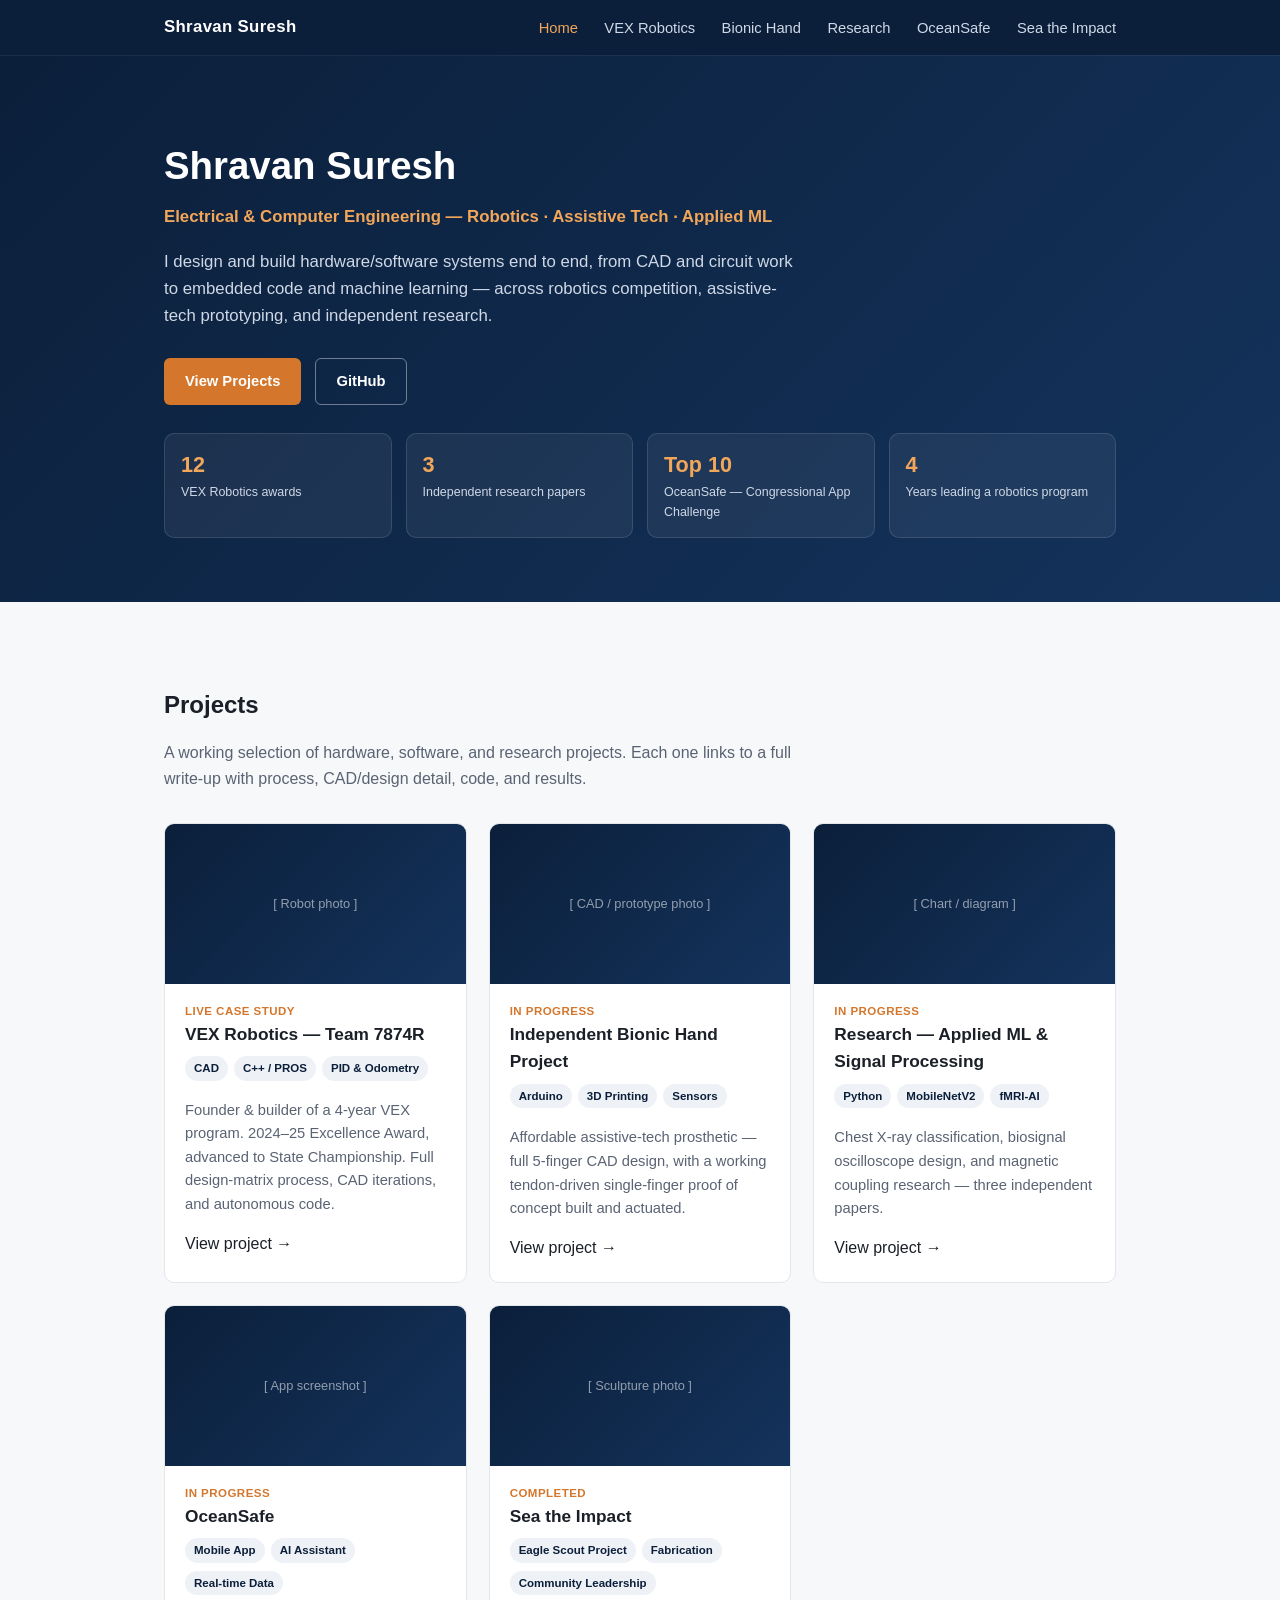
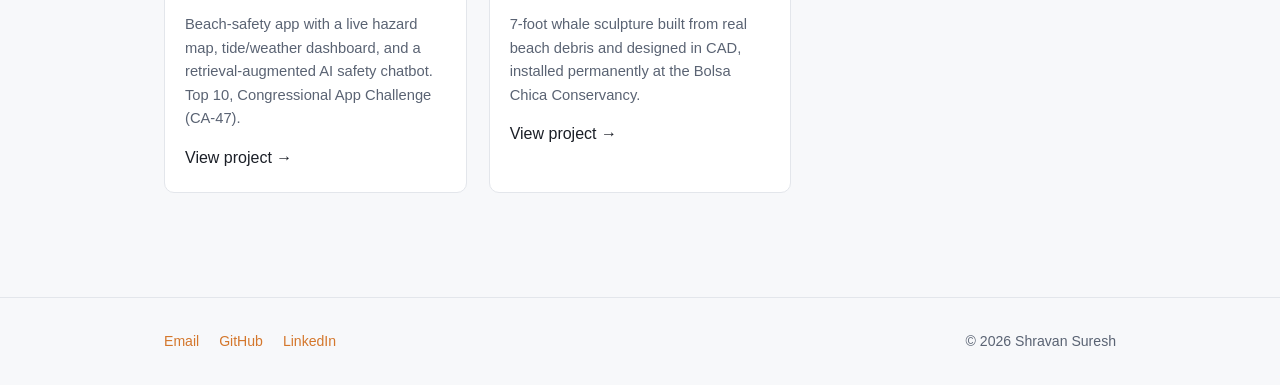
==== index.html @ 5a613298 "Update index.html" ====
<!DOCTYPE html>
<html lang="en">
<head>
<meta charset="UTF-8">
<meta name="viewport" content="width=device-width, initial-scale=1.0">
<title>Shravan Suresh — Portfolio</title>
<meta name="description" content="Engineering portfolio — robotics, assistive technology, and applied machine learning.">
<link rel="stylesheet" href="style.css">
</head>
<body>

<header class="site-nav">
  <div class="wrap">
    <a class="brand" href="index.html">Shravan Suresh</a>
    <nav>
      <a href="index.html" class="current">Home</a>
      <a href="vex-robotics.html">VEX Robotics</a>
      <a href="bionic-hand.html">Bionic Hand</a>
      <a href="research.html">Research</a>
      <a href="oceansafe.html">OceanSafe</a>
      <a href="sea-the-impact.html">Sea the Impact</a>
   
    </nav>
  </div>
</header>

<section class="hero">
  <div class="wrap">
    <h1>Shravan Suresh</h1>
    <div class="role">Electrical &amp; Computer Engineering — Robotics · Assistive Tech · Applied ML</div>
    <p class="lede">
      <!-- Swap this for a 2-3 sentence bio: who you are, what you build, what you're
           aiming at (e.g. transfer applications / internships). Keep it concrete —
           lead with what you've built, not adjectives. -->
      I design and build hardware/software systems end to end, from CAD and circuit
      work to embedded code and machine learning — across robotics competition,
      assistive-tech prototyping, and independent research.
    </p>
    <div class="cta-row">
      <a class="btn primary" href="#projects">View Projects</a>
      <!-- Swap in your real GitHub / LinkedIn once decided -->
      <a class="btn ghost" href="https://github.com/YOUR-USERNAME">GitHub</a>
    </div>

    <div class="stat-row">
      <div class="stat-box"><div class="num">12</div><div class="label">VEX Robotics awards</div></div>
      <div class="stat-box"><div class="num">3</div><div class="label">Independent research papers</div></div>
      <div class="stat-box"><div class="num">Top 10</div><div class="label">OceanSafe — Congressional App Challenge</div></div>
      <div class="stat-box"><div class="num">4</div><div class="label">Years leading a robotics program</div></div>
    </div>
  </div>
</section>

<section id="projects">
  <div class="wrap">
    <h2 class="section-heading">Projects</h2>
    <p class="section-sub">A working selection of hardware, software, and research projects. Each one links to a full write-up with process, CAD/design detail, code, and results.</p>

    <div class="project-grid">

      <a class="card" href="vex-robotics.html" style="color:inherit;">
        <div class="thumb"><!-- swap for a robot photo --> [ Robot photo ]</div>
        <div class="body">
          <div class="status">Live case study</div>
          <h3>VEX Robotics — Team 7874R</h3>
          <div class="tag-row">
            <span class="tag">CAD</span><span class="tag">C++ / PROS</span><span class="tag">PID &amp; Odometry</span>
          </div>
          <p>Founder &amp; builder of a 4-year VEX program. 2024–25 Excellence Award, advanced to State Championship. Full design-matrix process, CAD iterations, and autonomous code.</p>
          <span>View project →</span>
        </div>
      </a>

      <a class="card" href="bionic-hand.html" style="color:inherit;">
        <div class="thumb">[ CAD / prototype photo ]</div>
        <div class="body">
          <div class="status">In progress</div>
          <h3>Independent Bionic Hand Project</h3>
          <div class="tag-row">
            <span class="tag">Arduino</span><span class="tag">3D Printing</span><span class="tag">Sensors</span>
          </div>
          <p>Affordable assistive-tech prosthetic — full 5-finger CAD design, with a working tendon-driven single-finger proof of concept built and actuated.</p>
          <span>View project →</span>
        </div>
      </a>

      <a class="card" href="research.html" style="color:inherit;">
        <div class="thumb">[ Chart / diagram ]</div>
        <div class="body">
          <div class="status">In progress</div>
          <h3>Research — Applied ML &amp; Signal Processing</h3>
          <div class="tag-row">
            <span class="tag">Python</span><span class="tag">MobileNetV2</span><span class="tag">fMRI-AI</span>
          </div>
          <p>Chest X-ray classification, biosignal oscilloscope design, and magnetic coupling research — three independent papers.</p>
          <span>View project →</span>
        </div>
      </a>

      <a class="card" href="oceansafe.html" style="color:inherit;">
        <div class="thumb">[ App screenshot ]</div>
        <div class="body">
          <div class="status">In progress</div>
          <h3>OceanSafe</h3>
          <div class="tag-row">
            <span class="tag">Mobile App</span><span class="tag">AI Assistant</span><span class="tag">Real-time Data</span>
          </div>
          <p>Beach-safety app with a live hazard map, tide/weather dashboard, and a retrieval-augmented AI safety chatbot. Top 10, Congressional App Challenge (CA-47).</p>
          <span>View project →</span>
        </div>
      </a>

      <a class="card" href="sea-the-impact.html" style="color:inherit;">
        <div class="thumb">[ Sculpture photo ]</div>
        <div class="body">
          <div class="status">Completed</div>
          <h3>Sea the Impact</h3>
          <div class="tag-row">
            <span class="tag">Eagle Scout Project</span><span class="tag">Fabrication</span><span class="tag">Community Leadership</span>
          </div>
          <p>7-foot whale sculpture built from real beach debris and designed in CAD, installed permanently at the Bolsa Chica Conservancy.</p>
          <span>View project →</span>
        </div>
      </a>

    </div>
  </div>
</section>

<footer>
  <div class="wrap">
    <div>
      <!-- Fill in your real contact details -->
      <a href="mailto:you@example.com">Email</a>
      <a href="https://github.com/YOUR-USERNAME">GitHub</a>
      <a href="https://linkedin.com/in/YOUR-PROFILE">LinkedIn</a>
    </div>
    <div>&copy; 2026 Shravan Suresh</div>
  </div>
</footer>

</body>
</html>
---- style.css ----
/* ============================================================
   Shravan Suresh — Portfolio Stylesheet
   Shared across all pages. Edit colors in :root to re-theme.
   ============================================================ */

:root {
  --navy: #0b1f3a;
  --navy-light: #14335c;
  --accent: #d4772c;
  --accent-light: #f2a65a;
  --bg: #f7f8fa;
  --card-bg: #ffffff;
  --text: #1b1f27;
  --text-muted: #5a6373;
  --border: #e3e6eb;
  --code-bg: #101826;
  --code-text: #d7e0ee;
  --radius: 10px;
  --max-width: 1000px;
}

* { box-sizing: border-box; }

html { scroll-behavior: smooth; }

body {
  margin: 0;
  font-family: -apple-system, BlinkMacSystemFont, "Segoe UI", Roboto, Helvetica, Arial, sans-serif;
  background: var(--bg);
  color: var(--text);
  line-height: 1.6;
}

a { color: var(--accent); text-decoration: none; }
a:hover { text-decoration: underline; }

img { max-width: 100%; display: block; }

/* ---------- Layout ---------- */

.wrap {
  max-width: var(--max-width);
  margin: 0 auto;
  padding: 0 24px;
}

section { padding: 64px 0; }
section.tight { padding: 40px 0; }

/* ---------- Nav ---------- */

header.site-nav {
  background: var(--navy);
  position: sticky;
  top: 0;
  z-index: 50;
  box-shadow: 0 1px 0 rgba(255,255,255,0.06);
}

header.site-nav .wrap {
  display: flex;
  align-items: center;
  justify-content: space-between;
  padding-top: 14px;
  padding-bottom: 14px;
}

header.site-nav .brand {
  color: #fff;
  font-weight: 700;
  font-size: 1.05rem;
  letter-spacing: 0.02em;
}
header.site-nav .brand:hover { text-decoration: none; opacity: 0.9; }

header.site-nav nav a {
  color: #cfd8e6;
  margin-left: 22px;
  font-size: 0.92rem;
  font-weight: 500;
}
header.site-nav nav a:hover { color: #fff; text-decoration: none; }
header.site-nav nav a.current { color: var(--accent-light); }

@media (max-width: 640px) {
  header.site-nav .wrap { flex-direction: column; gap: 10px; align-items: flex-start; }
  header.site-nav nav a { margin-left: 0; margin-right: 16px; }
}

/* ---------- Hero ---------- */

.hero {
  background: linear-gradient(135deg, var(--navy) 0%, var(--navy-light) 100%);
  color: #fff;
  padding: 80px 0 64px;
}
.hero h1 { font-size: 2.4rem; margin: 0 0 8px; }
.hero .role { color: var(--accent-light); font-weight: 600; font-size: 1.05rem; margin-bottom: 18px; }
.hero p.lede { max-width: 640px; color: #cfd8e6; font-size: 1.05rem; }
.hero .cta-row { margin-top: 28px; display: flex; gap: 14px; flex-wrap: wrap; }

.btn {
  display: inline-block;
  padding: 11px 20px;
  border-radius: 6px;
  font-weight: 600;
  font-size: 0.92rem;
  border: 1px solid transparent;
}
.btn.primary { background: var(--accent); color: #fff; }
.btn.primary:hover { background: var(--accent-light); text-decoration: none; }
.btn.ghost { border-color: rgba(255,255,255,0.4); color: #fff; }
.btn.ghost:hover { border-color: #fff; text-decoration: none; }

/* ---------- Project grid (index page) ---------- */

.section-heading {
  font-size: 1.5rem;
  margin-bottom: 6px;
}
.section-sub {
  color: var(--text-muted);
  margin-bottom: 32px;
  max-width: 640px;
}

.project-grid {
  display: grid;
  grid-template-columns: repeat(auto-fit, minmax(260px, 1fr));
  gap: 22px;
}

.card {
  background: var(--card-bg);
  border: 1px solid var(--border);
  border-radius: var(--radius);
  overflow: hidden;
  transition: box-shadow 0.15s ease, transform 0.15s ease;
}
.card:hover { box-shadow: 0 10px 24px rgba(11,31,58,0.08); transform: translateY(-2px); }

.card .thumb {
  height: 160px;
  background: linear-gradient(135deg, var(--navy) 0%, var(--navy-light) 100%);
  display: flex;
  align-items: center;
  justify-content: center;
  color: rgba(255,255,255,0.55);
  font-size: 0.8rem;
  text-align: center;
  padding: 12px;
}

.card .body { padding: 18px 20px 22px; }
.card h3 { margin: 0 0 6px; font-size: 1.08rem; }
.card p { color: var(--text-muted); font-size: 0.92rem; margin: 0 0 14px; }
.card .tag-row { margin-bottom: 12px; }
.tag {
  display: inline-block;
  font-size: 0.72rem;
  background: #eef1f6;
  color: var(--navy);
  padding: 3px 9px;
  border-radius: 100px;
  margin-right: 6px;
  margin-bottom: 6px;
  font-weight: 600;
}
.card .status {
  font-size: 0.72rem;
  font-weight: 700;
  text-transform: uppercase;
  letter-spacing: 0.04em;
  color: var(--accent);
}

/* ---------- Project detail pages ---------- */

.project-hero {
  background: var(--navy);
  color: #fff;
  padding: 56px 0 40px;
}
.project-hero .eyebrow { color: var(--accent-light); font-weight: 700; font-size: 0.82rem; text-transform: uppercase; letter-spacing: 0.06em; margin-bottom: 10px; }
.project-hero h1 { margin: 0 0 10px; font-size: 2rem; }
.project-hero .meta { color: #b7c2d6; font-size: 0.95rem; }
.project-hero .meta span { margin-right: 18px; }

.stat-row {
  display: grid;
  grid-template-columns: repeat(auto-fit, minmax(150px, 1fr));
  gap: 14px;
  margin-top: 28px;
}
.stat-box {
  background: rgba(255,255,255,0.06);
  border: 1px solid rgba(255,255,255,0.12);
  border-radius: var(--radius);
  padding: 14px 16px;
}
.stat-box .num { font-size: 1.35rem; font-weight: 700; color: var(--accent-light); }
.stat-box .label { font-size: 0.78rem; color: #cfd8e6; }

article h2 {
  font-size: 1.35rem;
  margin: 0 0 6px;
  padding-top: 8px;
}
article h3 {
  font-size: 1.08rem;
  margin: 24px 0 8px;
}
article p { color: var(--text); }
article .section-block { margin-bottom: 44px; }

/* Image / video placeholders — swap these divs for real <img>/<iframe> tags */
.media-placeholder {
  border: 2px dashed #c7ceda;
  border-radius: var(--radius);
  background: #eef1f6;
  color: var(--text-muted);
  padding: 34px 20px;
  text-align: center;
  font-size: 0.86rem;
  margin: 16px 0;
}
.media-placeholder .label {
  font-weight: 700;
  color: var(--navy);
  display: block;
  margin-bottom: 4px;
}
.media-grid {
  display: grid;
  grid-template-columns: repeat(auto-fit, minmax(220px, 1fr));
  gap: 14px;
}
.media-grid img { border: 1px solid var(--border); border-radius: var(--radius); }

/* Italicized transition line bridging into a section — explains what's coming and why */
.transition {
  font-size: 0.94rem;
  color: var(--text-muted);
  font-style: italic;
  border-left: 3px solid var(--accent-light);
  padding-left: 14px;
  margin: 0 0 20px;
}

/* Constrained "document page" screenshots — keeps tall portrait notebook scans from
   dominating the page / forcing long scrolls, while staying legible via lightbox-free zoom */
.doc-shot {
  max-width: 420px;
  margin: 8px auto 20px;
  display: block;
  border: 1px solid var(--border);
  border-radius: var(--radius);
  box-shadow: 0 4px 14px rgba(11,31,58,0.08);
}
.doc-shot.wide { max-width: 600px; }

/* Two-up photo placeholders (team headshots, award photos) */
.duo-grid {
  display: grid;
  grid-template-columns: repeat(2, minmax(150px, 240px));
  gap: 20px;
  justify-content: center;
  margin: 18px 0 6px;
}
.duo-grid .media-placeholder {
  aspect-ratio: 4 / 5;
  display: flex;
  align-items: center;
  justify-content: center;
  margin: 0;
}
.photo-caption {
  text-align: center;
  font-size: 0.85rem;
  color: var(--text-muted);
  font-weight: 600;
  margin: 8px 0 0;
}

/* Award badge grid — compact stat cards instead of a long bullet list */
.badge-grid {
  display: grid;
  grid-template-columns: repeat(3, 1fr);
  gap: 12px;
  margin: 14px 0 26px;
}
@media (max-width: 600px) {
  .badge-grid { grid-template-columns: repeat(2, 1fr); }
}
.badge {
  background: #eef1f6;
  border-radius: 8px;
  padding: 16px 10px;
  text-align: center;
  font-size: 0.82rem;
  font-weight: 600;
  color: var(--navy);
  line-height: 1.3;
}
.badge .badge-num {
  display: block;
  font-size: 1.5rem;
  font-weight: 800;
  color: var(--accent);
  margin-bottom: 2px;
}

/* Robot history — compact 2x2 photo groups, one per season, so 4 seasons fit without
   turning into an endless scroll */
.season-grid {
  display: grid;
  grid-template-columns: repeat(auto-fit, minmax(190px, 1fr));
  gap: 24px;
}
.season-photos {
  display: grid;
  grid-template-columns: repeat(2, 1fr);
  gap: 6px;
}
.season-photos .media-placeholder {
  aspect-ratio: 1 / 1;
  padding: 8px 6px;
  font-size: 0.68rem;
  display: flex;
  align-items: center;
  justify-content: center;
  margin: 0;
}
.season-caption {
  text-align: center;
  font-weight: 700;
  color: var(--navy);
  margin-top: 10px;
  font-size: 0.88rem;
}

/* GitHub repo link pill — used on Research page project headers */
.repo-link {
  display: inline-flex;
  align-items: center;
  gap: 6px;
  font-size: 0.85rem;
  font-weight: 600;
  color: var(--navy);
  background: #eef1f6;
  padding: 8px 14px;
  border-radius: 100px;
  margin: 4px 0 20px;
}
.repo-link:hover { background: #e3e6eb; text-decoration: none; }

.status-line {
  font-size: 0.82rem;
  font-weight: 700;
  text-transform: uppercase;
  letter-spacing: 0.04em;
  color: var(--accent);
  margin: -4px 0 14px;
}

/* Code blocks */
pre.code {
  background: var(--code-bg);
  color: var(--code-text);
  padding: 18px 20px;
  border-radius: var(--radius);
  overflow-x: auto;
  font-size: 0.85rem;
  line-height: 1.5;
}
pre.code code { font-family: "SFMono-Regular", Consolas, "Liberation Mono", Menlo, monospace; }
.code-caption {
  font-size: 0.8rem;
  color: var(--text-muted);
  margin-top: -8px;
  margin-bottom: 18px;
}

/* Tables */
table.test-table {
  width: 100%;
  border-collapse: collapse;
  margin: 12px 0 20px;
  font-size: 0.9rem;
}
table.test-table th, table.test-table td {
  border: 1px solid var(--border);
  padding: 8px 12px;
  text-align: left;
}
table.test-table th { background: #eef1f6; }

ul.clean { padding-left: 20px; }
ul.clean li { margin-bottom: 6px; }

.callout {
  border-left: 4px solid var(--accent);
  background: #fff6ec;
  padding: 14px 18px;
  border-radius: 0 var(--radius) var(--radius) 0;
  font-size: 0.92rem;
  margin: 18px 0;
}

/* ---------- Footer ---------- */

footer {
  border-top: 1px solid var(--border);
  padding: 32px 0;
  color: var(--text-muted);
  font-size: 0.88rem;
  margin-top: 40px;
}
footer .wrap { display: flex; justify-content: space-between; flex-wrap: wrap; gap: 10px; }
footer a { margin-right: 16px; }
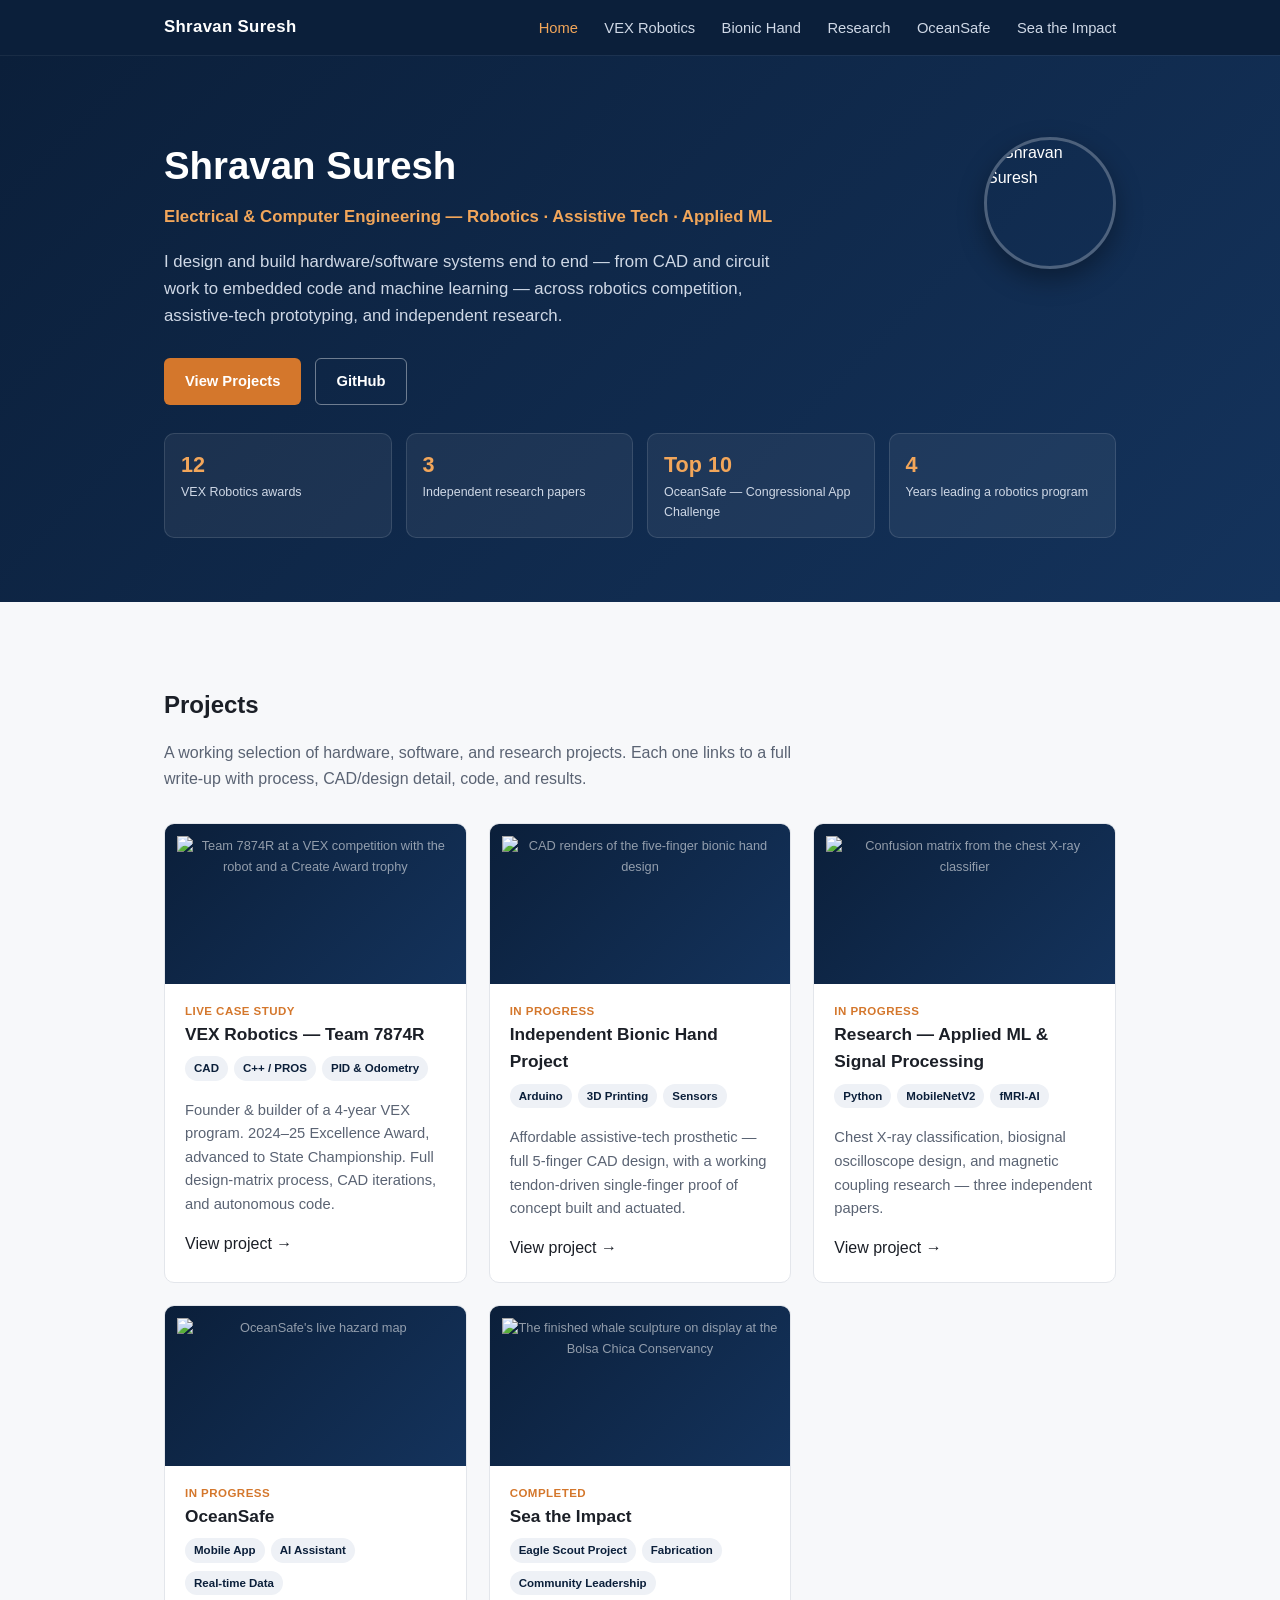
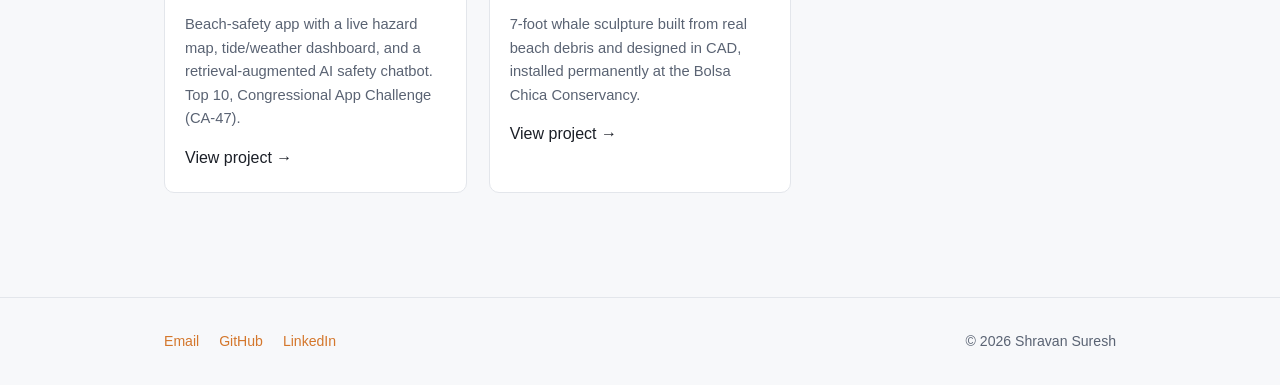
==== commit 7c400f8f: "Rename index (3).html to index.html" ====
--- a/index.html
+++ b/index.html
@@ -19,20 +19,20 @@
       <a href="research.html">Research</a>
       <a href="oceansafe.html">OceanSafe</a>
       <a href="sea-the-impact.html">Sea the Impact</a>
-   
     </nav>
   </div>
 </header>
 
 <section class="hero">
   <div class="wrap">
+    <img class="headshot" src="assets/shravan-headshot.jpg" alt="Shravan Suresh">
     <h1>Shravan Suresh</h1>
     <div class="role">Electrical &amp; Computer Engineering — Robotics · Assistive Tech · Applied ML</div>
     <p class="lede">
       <!-- Swap this for a 2-3 sentence bio: who you are, what you build, what you're
            aiming at (e.g. transfer applications / internships). Keep it concrete —
            lead with what you've built, not adjectives. -->
-      I design and build hardware/software systems end to end, from CAD and circuit
+      I design and build hardware/software systems end to end — from CAD and circuit
       work to embedded code and machine learning — across robotics competition,
       assistive-tech prototyping, and independent research.
     </p>
@@ -59,7 +59,7 @@
     <div class="project-grid">
 
       <a class="card" href="vex-robotics.html" style="color:inherit;">
-        <div class="thumb"><!-- swap for a robot photo --> [ Robot photo ]</div>
+        <div class="thumb"><img src="assets/vex/cover.jpg" alt="Team 7874R at a VEX competition with the robot and a Create Award trophy"></div>
         <div class="body">
           <div class="status">Live case study</div>
           <h3>VEX Robotics — Team 7874R</h3>
@@ -72,7 +72,7 @@
       </a>
 
       <a class="card" href="bionic-hand.html" style="color:inherit;">
-        <div class="thumb">[ CAD / prototype photo ]</div>
+        <div class="thumb"><img src="assets/bionic-hand/cover.jpg" alt="CAD renders of the five-finger bionic hand design"></div>
         <div class="body">
           <div class="status">In progress</div>
           <h3>Independent Bionic Hand Project</h3>
@@ -85,7 +85,7 @@
       </a>
 
       <a class="card" href="research.html" style="color:inherit;">
-        <div class="thumb">[ Chart / diagram ]</div>
+        <div class="thumb"><img src="assets/research/cover.jpg" alt="Confusion matrix from the chest X-ray classifier"></div>
         <div class="body">
           <div class="status">In progress</div>
           <h3>Research — Applied ML &amp; Signal Processing</h3>
@@ -98,7 +98,7 @@
       </a>
 
       <a class="card" href="oceansafe.html" style="color:inherit;">
-        <div class="thumb">[ App screenshot ]</div>
+        <div class="thumb"><img src="assets/oceansafe/cover.jpg" alt="OceanSafe's live hazard map"></div>
         <div class="body">
           <div class="status">In progress</div>
           <h3>OceanSafe</h3>
@@ -111,7 +111,7 @@
       </a>
 
       <a class="card" href="sea-the-impact.html" style="color:inherit;">
-        <div class="thumb">[ Sculpture photo ]</div>
+        <div class="thumb"><img src="assets/sea-the-impact/cover.jpg" alt="The finished whale sculpture on display at the Bolsa Chica Conservancy"></div>
         <div class="body">
           <div class="status">Completed</div>
           <h3>Sea the Impact</h3>
--- a/style.css
+++ b/style.css
@@ -99,6 +99,22 @@
 .hero p.lede { max-width: 640px; color: #cfd8e6; font-size: 1.05rem; }
 .hero .cta-row { margin-top: 28px; display: flex; gap: 14px; flex-wrap: wrap; }
 
+.hero .wrap { position: relative; }
+.hero .headshot {
+  position: absolute;
+  top: 2px;
+  right: 24px;
+  width: 132px;
+  height: 132px;
+  border-radius: 50%;
+  object-fit: cover;
+  border: 3px solid rgba(255,255,255,0.25);
+  box-shadow: 0 10px 26px rgba(0,0,0,0.35);
+}
+@media (max-width: 820px) {
+  .hero .headshot { display: none; }
+}
+
 .btn {
   display: inline-block;
   padding: 11px 20px;
@@ -149,6 +165,13 @@
   font-size: 0.8rem;
   text-align: center;
   padding: 12px;
+  overflow: hidden;
+}
+.card .thumb img {
+  width: 100%;
+  height: 100%;
+  object-fit: cover;
+  display: block;
 }
 
 .card .body { padding: 18px 20px 22px; }
@@ -235,7 +258,7 @@
   grid-template-columns: repeat(auto-fit, minmax(220px, 1fr));
   gap: 14px;
 }
-.media-grid img { border: 1px solid var(--border); border-radius: var(--radius); }
+.media-grid img { border: 1px solid var(--border); border-radius: var(--radius); max-height: 460px; margin: 0 auto; }
 
 /* Italicized transition line bridging into a section — explains what's coming and why */
 .transition {
@@ -258,6 +281,8 @@
   box-shadow: 0 4px 14px rgba(11,31,58,0.08);
 }
 .doc-shot.wide { max-width: 600px; }
+/* Narrower cap for tall portrait phone photos, so they don't dominate the page vertically */
+.doc-shot.portrait { max-width: 300px; }
 
 /* Two-up photo placeholders (team headshots, award photos) */
 .duo-grid {
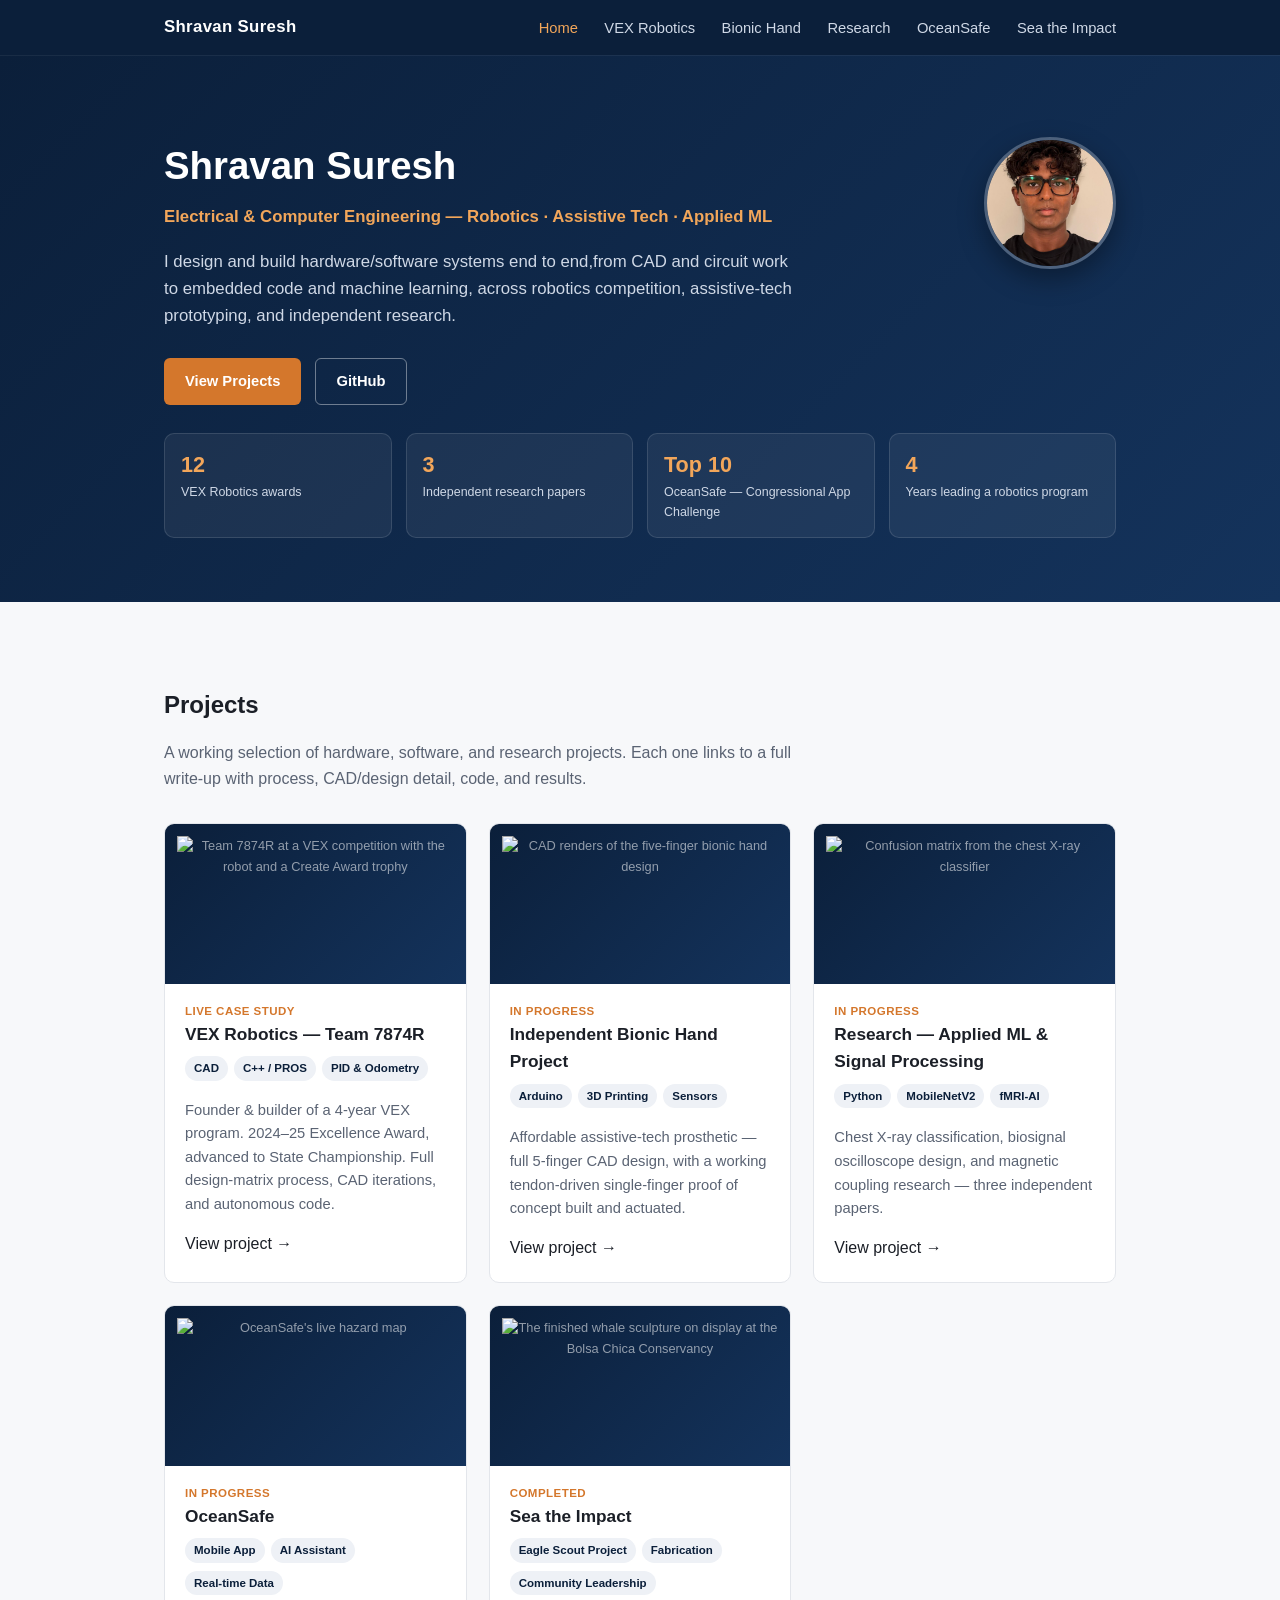
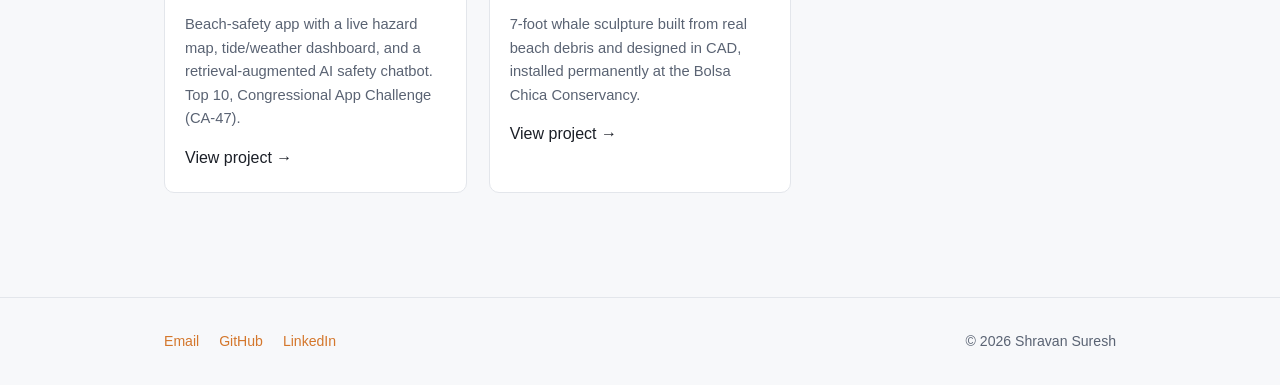
==== commit 35627425: "Update index.html" ====
--- a/index.html
+++ b/index.html
@@ -32,8 +32,8 @@
       <!-- Swap this for a 2-3 sentence bio: who you are, what you build, what you're
            aiming at (e.g. transfer applications / internships). Keep it concrete —
            lead with what you've built, not adjectives. -->
-      I design and build hardware/software systems end to end — from CAD and circuit
-      work to embedded code and machine learning — across robotics competition,
+      I design and build hardware/software systems end to end,from CAD and circuit
+      work to embedded code and machine learning, across robotics competition,
       assistive-tech prototyping, and independent research.
     </p>
     <div class="cta-row">
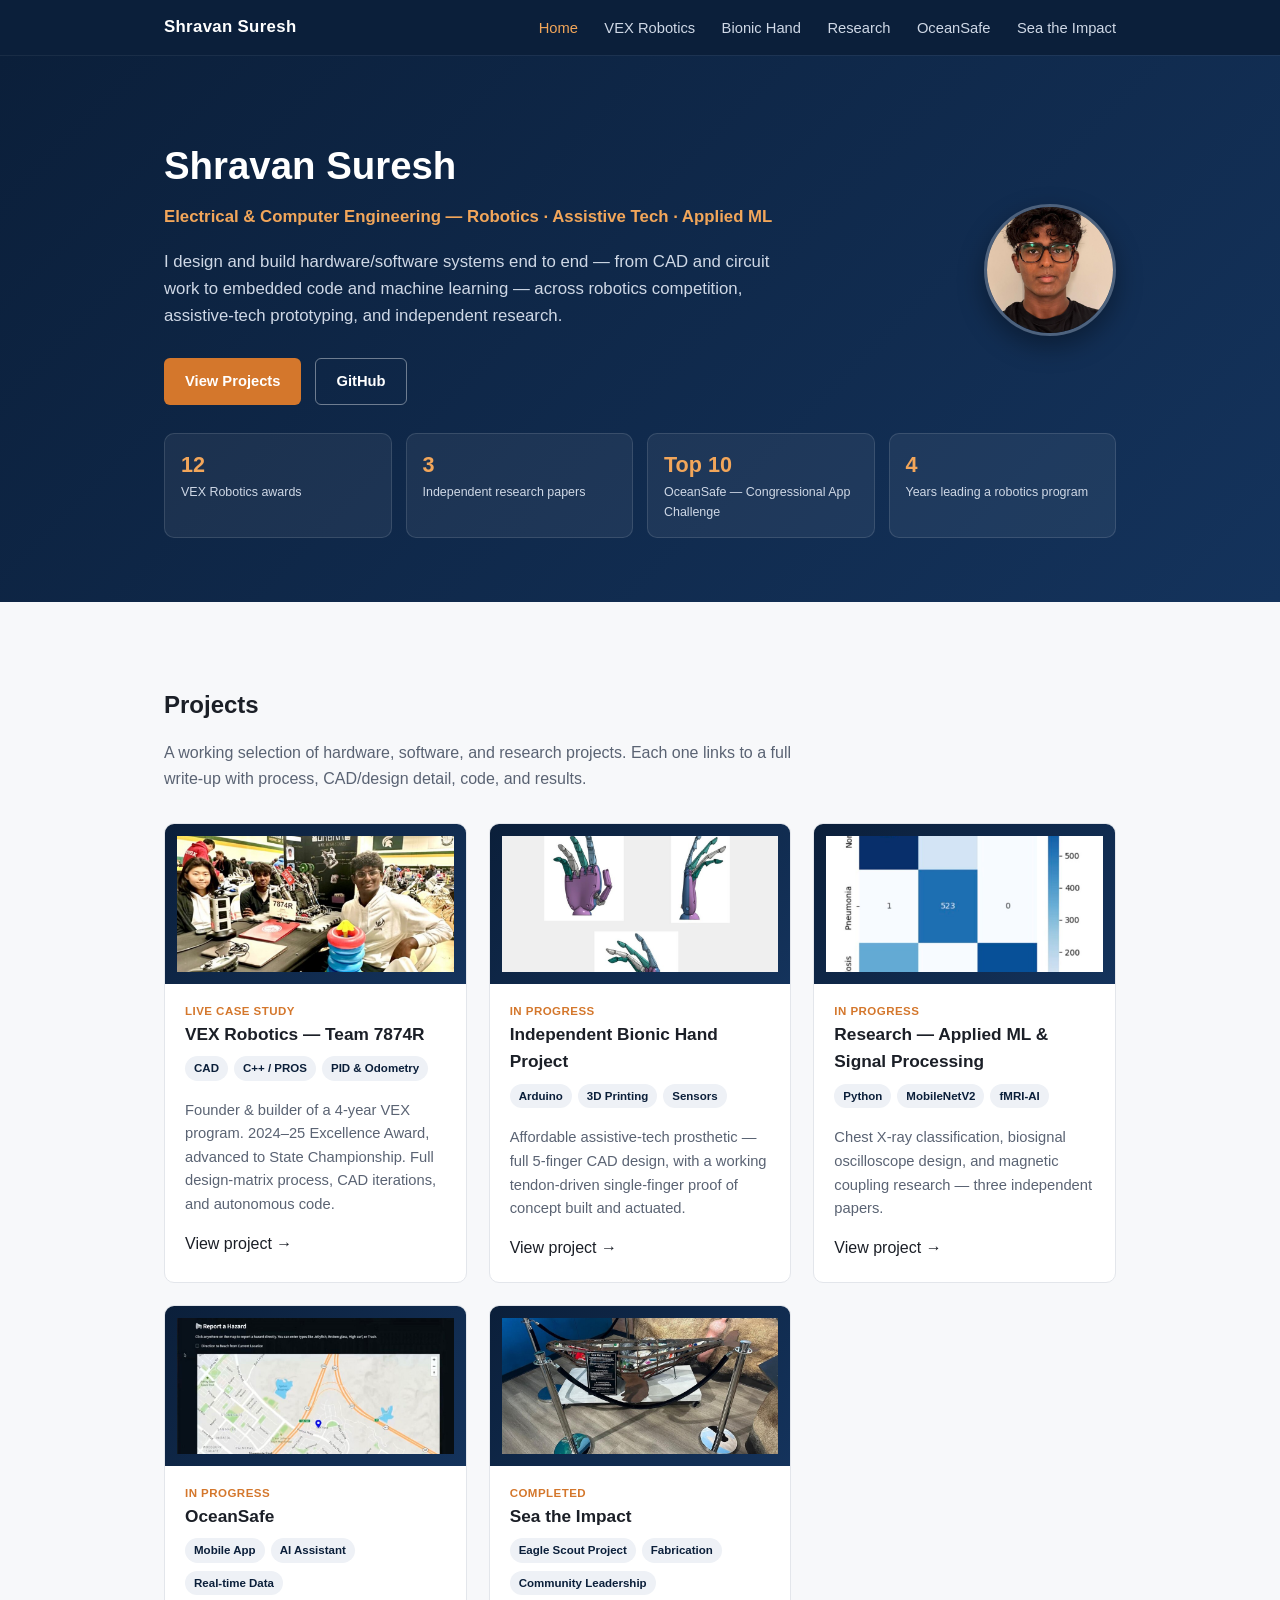
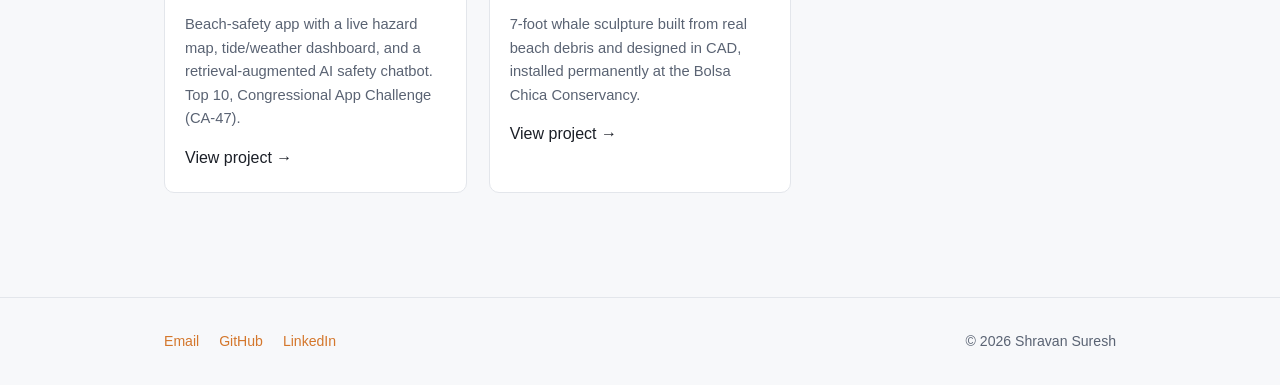
==== commit b49640d5: "Rename index (4).html to index.html" ====
--- a/index.html
+++ b/index.html
@@ -25,21 +25,25 @@
 
 <section class="hero">
   <div class="wrap">
-    <img class="headshot" src="assets/shravan-headshot.jpg" alt="Shravan Suresh">
-    <h1>Shravan Suresh</h1>
-    <div class="role">Electrical &amp; Computer Engineering — Robotics · Assistive Tech · Applied ML</div>
-    <p class="lede">
-      <!-- Swap this for a 2-3 sentence bio: who you are, what you build, what you're
-           aiming at (e.g. transfer applications / internships). Keep it concrete —
-           lead with what you've built, not adjectives. -->
-      I design and build hardware/software systems end to end,from CAD and circuit
-      work to embedded code and machine learning, across robotics competition,
-      assistive-tech prototyping, and independent research.
-    </p>
-    <div class="cta-row">
-      <a class="btn primary" href="#projects">View Projects</a>
-      <!-- Swap in your real GitHub / LinkedIn once decided -->
-      <a class="btn ghost" href="https://github.com/YOUR-USERNAME">GitHub</a>
+    <div class="hero-top">
+      <div class="hero-intro">
+        <h1>Shravan Suresh</h1>
+        <div class="role">Electrical &amp; Computer Engineering — Robotics · Assistive Tech · Applied ML</div>
+        <p class="lede">
+          <!-- Swap this for a 2-3 sentence bio: who you are, what you build, what you're
+               aiming at (e.g. transfer applications / internships). Keep it concrete —
+               lead with what you've built, not adjectives. -->
+          I design and build hardware/software systems end to end — from CAD and circuit
+          work to embedded code and machine learning — across robotics competition,
+          assistive-tech prototyping, and independent research.
+        </p>
+        <div class="cta-row">
+          <a class="btn primary" href="#projects">View Projects</a>
+          <!-- Swap in your real GitHub / LinkedIn once decided -->
+          <a class="btn ghost" href="https://github.com/YOUR-USERNAME">GitHub</a>
+        </div>
+      </div>
+      <img class="headshot" src="assets/shravan-headshot.jpg" alt="Shravan Suresh">
     </div>
 
     <div class="stat-row">
--- a/style.css
+++ b/style.css
@@ -99,20 +99,25 @@
 .hero p.lede { max-width: 640px; color: #cfd8e6; font-size: 1.05rem; }
 .hero .cta-row { margin-top: 28px; display: flex; gap: 14px; flex-wrap: wrap; }
 
-.hero .wrap { position: relative; }
+.hero .hero-top {
+  display: flex;
+  align-items: center;
+  justify-content: space-between;
+  gap: 36px;
+}
+.hero .hero-intro { flex: 1; min-width: 0; }
 .hero .headshot {
-  position: absolute;
-  top: 2px;
-  right: 24px;
   width: 132px;
   height: 132px;
   border-radius: 50%;
   object-fit: cover;
   border: 3px solid rgba(255,255,255,0.25);
   box-shadow: 0 10px 26px rgba(0,0,0,0.35);
+  flex-shrink: 0;
 }
 @media (max-width: 820px) {
-  .hero .headshot { display: none; }
+  .hero .hero-top { justify-content: flex-start; }
+  .hero .headshot { width: 96px; height: 96px; }
 }
 
 .btn {
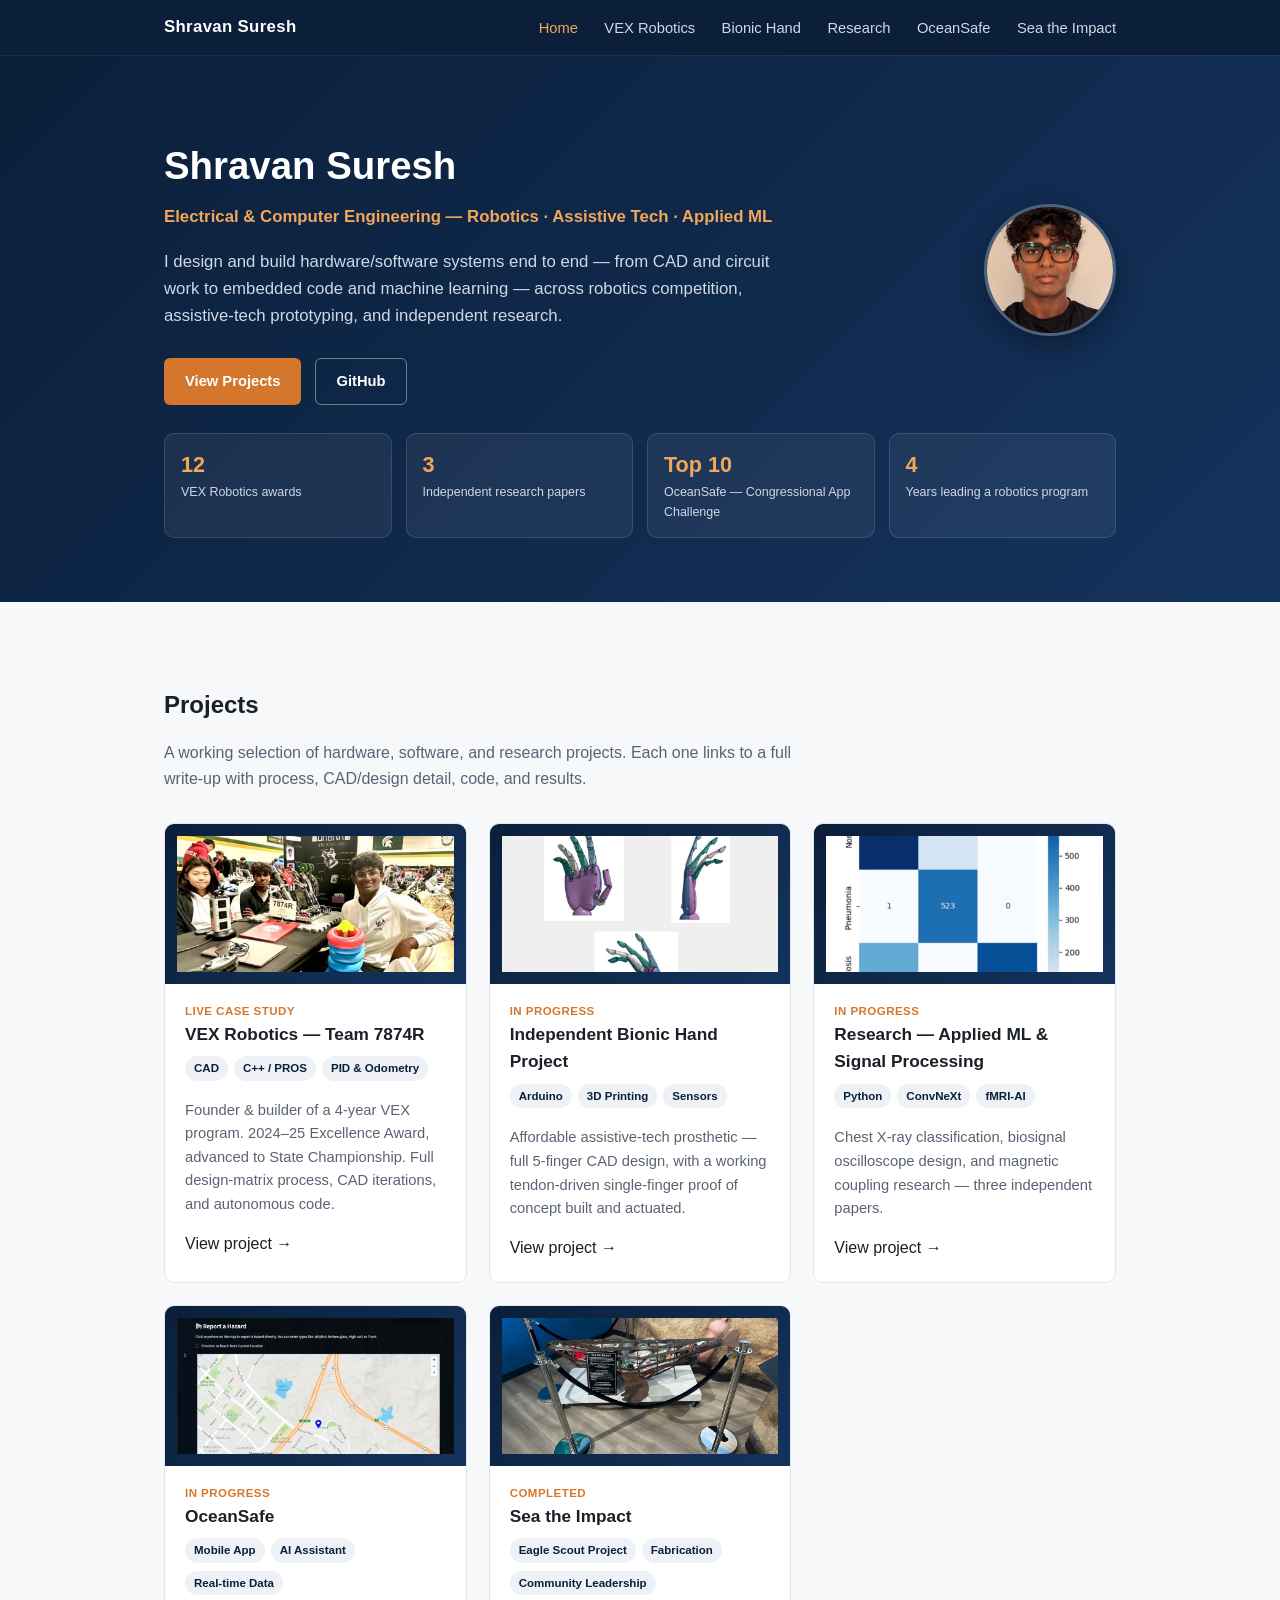
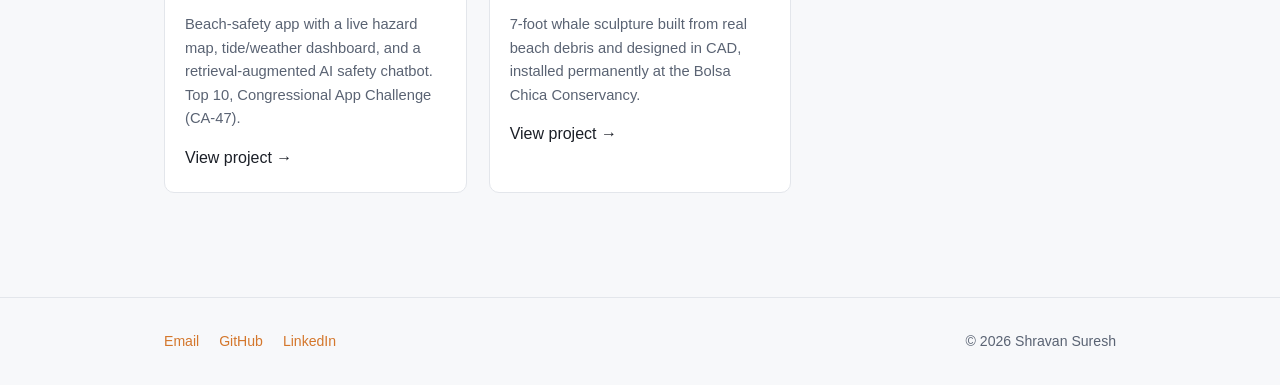
==== commit b3eb5867: "Update index.html" ====
--- a/index.html
+++ b/index.html
@@ -40,7 +40,7 @@
         <div class="cta-row">
           <a class="btn primary" href="#projects">View Projects</a>
           <!-- Swap in your real GitHub / LinkedIn once decided -->
-          <a class="btn ghost" href="https://github.com/YOUR-USERNAME">GitHub</a>
+<a class="btn ghost" href="https://github.com/SSR2308">GitHub</a>
         </div>
       </div>
       <img class="headshot" src="assets/shravan-headshot.jpg" alt="Shravan Suresh">
@@ -94,7 +94,7 @@
           <div class="status">In progress</div>
           <h3>Research — Applied ML &amp; Signal Processing</h3>
           <div class="tag-row">
-            <span class="tag">Python</span><span class="tag">MobileNetV2</span><span class="tag">fMRI-AI</span>
+            <span class="tag">Python</span><span class="tag">ConvNeXt</span><span class="tag">fMRI-AI</span>
           </div>
           <p>Chest X-ray classification, biosignal oscilloscope design, and magnetic coupling research — three independent papers.</p>
           <span>View project →</span>
@@ -135,9 +135,9 @@
   <div class="wrap">
     <div>
       <!-- Fill in your real contact details -->
-      <a href="mailto:you@example.com">Email</a>
-      <a href="https://github.com/YOUR-USERNAME">GitHub</a>
-      <a href="https://linkedin.com/in/YOUR-PROFILE">LinkedIn</a>
+      <a href="mailto:Shravanr2308@gmail.com">Email</a>
+<a href="https://github.com/SSR2308">GitHub</a>
+<a href="https://www.linkedin.com/in/shravan-suresh-63b8aa373/">LinkedIn</a>
     </div>
     <div>&copy; 2026 Shravan Suresh</div>
   </div>
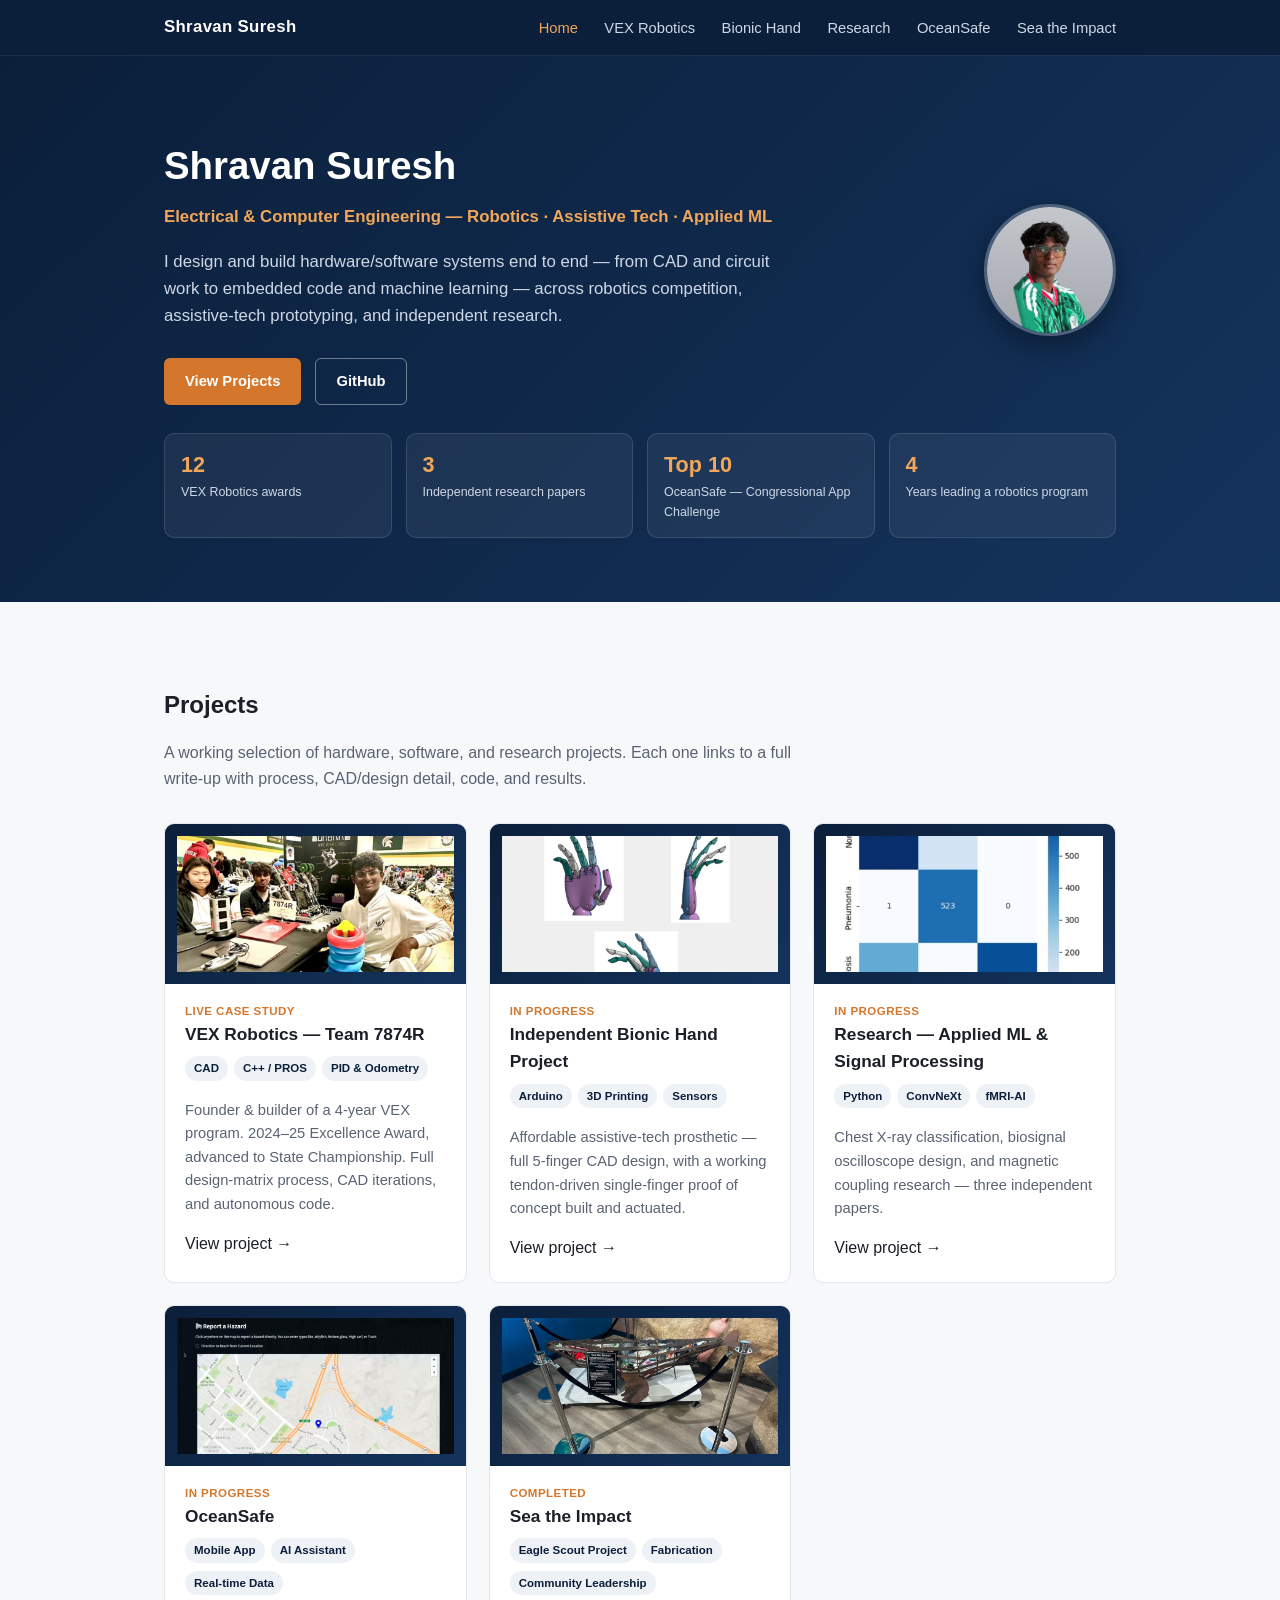
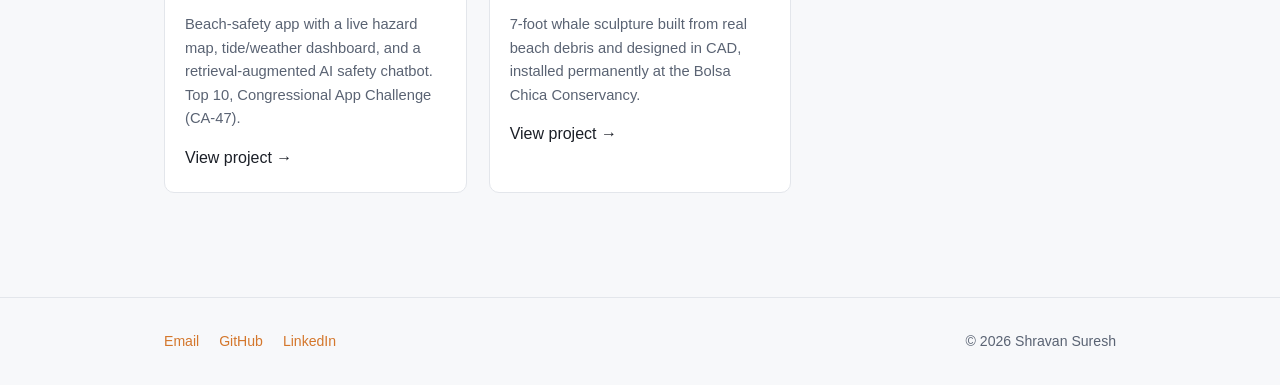
==== commit 7857bf24: "Update index.html" ====
--- a/index.html
+++ b/index.html
@@ -43,7 +43,7 @@
 <a class="btn ghost" href="https://github.com/SSR2308">GitHub</a>
         </div>
       </div>
-      <img class="headshot" src="assets/shravan-headshot.jpg" alt="Shravan Suresh">
+      <img class="headshot" src="assets/linkedin_stadium_lightgray.jpg" alt="Shravan Suresh">
     </div>
 
     <div class="stat-row">
